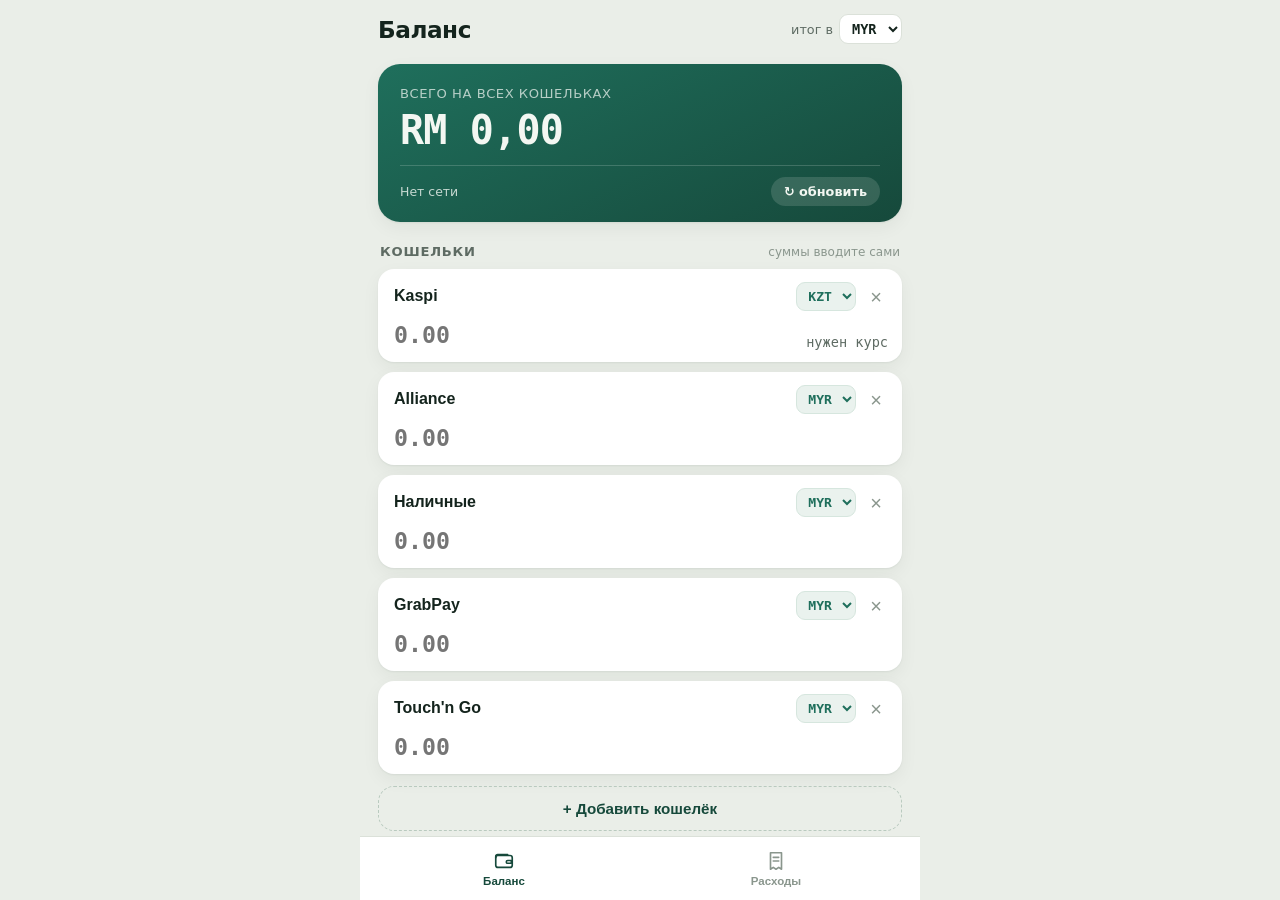
==== finance-tracker/app/src/main/assets/index.html @ 26a0c817 "Add files via upload" ====
<!DOCTYPE html>
<html lang="ru">
<head>
<meta charset="UTF-8">
<meta name="viewport" content="width=device-width, initial-scale=1.0, maximum-scale=1.0, user-scalable=no, viewport-fit=cover">
<title>Мои финансы</title>
<link rel="stylesheet" href="styles.css">
</head>
<body>

<div class="app">

  <!-- ============ TAB: БАЛАНС ============ -->
  <section class="screen" id="screen-balance">
    <header class="topbar">
      <div class="topbar-row">
        <h1 class="screen-title">Баланс</h1>
        <label class="display-pick">
          итог в
          <select id="displayCurrency" class="mini-select"></select>
        </label>
      </div>
    </header>

    <main class="content">
      <div class="hero">
        <div class="hero-label">Всего на всех кошельках</div>
        <div class="hero-amount" id="heroTotal">—</div>
        <div class="hero-foot">
          <span id="rateStatus" class="rate-status">Курс не загружен</span>
          <button id="refreshRates" class="rate-refresh" type="button">↻ обновить</button>
        </div>
      </div>

      <div class="section-head">
        <span>Кошельки</span>
        <span class="hint">суммы вводите сами</span>
      </div>

      <div id="walletList" class="wallet-list"></div>

      <button id="addWallet" class="add-btn" type="button">+ Добавить кошелёк</button>

      <p class="attribution">Курсы: ExchangeRate-API · open.er-api.com</p>
    </main>
  </section>

  <!-- ============ TAB: РАСХОДЫ ============ -->
  <section class="screen" id="screen-expenses" hidden>
    <header class="topbar">
      <div class="topbar-row">
        <h1 class="screen-title">Расходы</h1>
        <div class="month-switch">
          <button id="monthPrev" class="month-btn" type="button" aria-label="Предыдущий месяц">‹</button>
          <span id="monthLabel" class="month-label">—</span>
          <button id="monthNext" class="month-btn" type="button" aria-label="Следующий месяц">›</button>
        </div>
      </div>
    </header>

    <main class="content">
      <div class="add-card">
        <div class="field-row">
          <label class="field grow">
            <span class="field-label">Категория</span>
            <select id="exCategory" class="select"></select>
          </label>
        </div>
        <div class="field-row">
          <label class="field grow">
            <span class="field-label">Сумма</span>
            <input id="exAmount" class="input mono" type="number" inputmode="decimal" step="0.01" min="0" placeholder="0.00">
          </label>
          <label class="field">
            <span class="field-label">Валюта</span>
            <select id="exCurrency" class="select"></select>
          </label>
        </div>
        <div class="field-row">
          <label class="field">
            <span class="field-label">Дата</span>
            <input id="exDate" class="input" type="date">
          </label>
          <label class="field grow">
            <span class="field-label">Заметка</span>
            <input id="exNote" class="input" type="text" maxlength="60" placeholder="необязательно">
          </label>
        </div>
        <button id="addExpense" class="primary-btn" type="button">Добавить расход</button>
      </div>

      <div class="summary-card">
        <div class="summary-top">
          <span class="summary-label">Потрачено за месяц</span>
          <span id="monthTotal" class="summary-amount mono">—</span>
        </div>
        <div id="catBreakdown" class="cat-breakdown"></div>
      </div>

      <div class="section-head">
        <span>Записи</span>
        <span class="hint" id="entriesCount"></span>
      </div>
      <div id="expenseList" class="expense-list"></div>
    </main>
  </section>

  <!-- ============ BOTTOM NAV ============ -->
  <nav class="tabbar">
    <button class="tab active" data-tab="balance" type="button">
      <svg viewBox="0 0 24 24" width="22" height="22" fill="none" stroke="currentColor" stroke-width="1.8" stroke-linecap="round" stroke-linejoin="round"><rect x="3" y="6" width="18" height="13" rx="2.5"/><path d="M16 11.5h4v3h-4a1.5 1.5 0 0 1 0-3z"/><path d="M3 8.5V7a2 2 0 0 1 2-2h11"/></svg>
      <span>Баланс</span>
    </button>
    <button class="tab" data-tab="expenses" type="button">
      <svg viewBox="0 0 24 24" width="22" height="22" fill="none" stroke="currentColor" stroke-width="1.8" stroke-linecap="round" stroke-linejoin="round"><path d="M6 3h12v18l-3-2-3 2-3-2-3 2z"/><path d="M9 8h6M9 12h6"/></svg>
      <span>Расходы</span>
    </button>
  </nav>

</div>

<script src="app.js"></script>
</body>
</html>
---- finance-tracker/app/src/main/assets/styles.css ----
:root {
  --bg: #EAEEE8;
  --card: #FFFFFF;
  --ink: #14241D;
  --muted: #5E6B63;
  --faint: #8A968D;
  --line: #DBE1D9;
  --emerald: #16493B;
  --emerald-2: #1F6F5C;
  --brass: #B5862F;
  --clay: #B23A2E;
  --shadow: 0 1px 2px rgba(20, 36, 29, .06), 0 6px 18px rgba(20, 36, 29, .05);
  --mono: ui-monospace, "SF Mono", "Cascadia Mono", "Roboto Mono", Menlo, Consolas, monospace;
  --sans: system-ui, -apple-system, "Segoe UI", Roboto, "Helvetica Neue", Arial, sans-serif;
  --r: 16px;
}

* { box-sizing: border-box; -webkit-tap-highlight-color: transparent; }

html, body {
  margin: 0;
  padding: 0;
  height: 100%;
  background: var(--bg);
  color: var(--ink);
  font-family: var(--sans);
  font-size: 16px;
  -webkit-text-size-adjust: 100%;
}

.app {
  display: flex;
  flex-direction: column;
  height: 100%;
  max-width: 560px;
  margin: 0 auto;
}

.screen { display: flex; flex-direction: column; flex: 1; min-height: 0; }
.screen[hidden] { display: none; }

/* ---------- top bar ---------- */
.topbar {
  padding: calc(env(safe-area-inset-top, 0px) + 14px) 18px 10px;
  background: var(--bg);
}
.topbar-row {
  display: flex;
  align-items: center;
  justify-content: space-between;
  gap: 12px;
}
.screen-title {
  margin: 0;
  font-size: 1.45rem;
  font-weight: 680;
  letter-spacing: -0.02em;
}
.display-pick {
  font-size: .8rem;
  color: var(--muted);
  display: inline-flex;
  align-items: center;
  gap: 6px;
}
.mini-select {
  font-family: var(--mono);
  font-size: .85rem;
  font-weight: 600;
  color: var(--ink);
  background: var(--card);
  border: 1px solid var(--line);
  border-radius: 9px;
  padding: 5px 8px;
}

/* ---------- scroll area ---------- */
.content {
  flex: 1;
  min-height: 0;
  overflow-y: auto;
  padding: 4px 18px 22px;
  -webkit-overflow-scrolling: touch;
}

/* ---------- hero balance ---------- */
.hero {
  background: linear-gradient(155deg, var(--emerald-2), var(--emerald));
  color: #F3F7F2;
  border-radius: 22px;
  padding: 22px 22px 16px;
  box-shadow: var(--shadow);
  margin-top: 6px;
}
.hero-label {
  font-size: .82rem;
  letter-spacing: .04em;
  text-transform: uppercase;
  color: rgba(243, 247, 242, .72);
}
.hero-amount {
  font-family: var(--mono);
  font-size: 2.5rem;
  font-weight: 600;
  letter-spacing: -0.02em;
  margin: 6px 0 12px;
  font-variant-numeric: tabular-nums;
  word-break: break-word;
}
.hero-foot {
  display: flex;
  align-items: center;
  justify-content: space-between;
  gap: 10px;
  border-top: 1px solid rgba(243, 247, 242, .18);
  padding-top: 11px;
}
.rate-status { font-size: .78rem; color: rgba(243, 247, 242, .8); }
.rate-refresh {
  font-family: var(--sans);
  font-size: .8rem;
  font-weight: 600;
  color: #F3F7F2;
  background: rgba(243, 247, 242, .14);
  border: 0;
  border-radius: 20px;
  padding: 7px 13px;
}
.rate-refresh:active { background: rgba(243, 247, 242, .26); }
.rate-refresh.busy { opacity: .55; }

/* ---------- section headings ---------- */
.section-head {
  display: flex;
  align-items: baseline;
  justify-content: space-between;
  margin: 22px 2px 10px;
}
.section-head > span:first-child {
  font-size: .82rem;
  font-weight: 700;
  letter-spacing: .06em;
  text-transform: uppercase;
  color: var(--muted);
}
.hint { font-size: .75rem; color: var(--faint); }

/* ---------- wallets ---------- */
.wallet-list { display: flex; flex-direction: column; gap: 10px; }
.wallet {
  background: var(--card);
  border-radius: var(--r);
  box-shadow: var(--shadow);
  padding: 13px 14px 12px;
}
.wallet-top {
  display: flex;
  align-items: center;
  gap: 8px;
  margin-bottom: 8px;
}
.wallet-name {
  flex: 1;
  font-size: 1rem;
  font-weight: 600;
  color: var(--ink);
  border: 0;
  background: transparent;
  padding: 4px 2px;
  border-bottom: 1px dashed transparent;
  min-width: 0;
}
.wallet-name:focus { outline: none; border-bottom-color: var(--line); }
.wallet-cur {
  font-family: var(--mono);
  font-size: .82rem;
  font-weight: 600;
  color: var(--emerald-2);
  background: #EAF2EE;
  border: 1px solid #D6E6DE;
  border-radius: 9px;
  padding: 5px 7px;
}
.wallet-del {
  border: 0;
  background: transparent;
  color: var(--faint);
  font-size: 1.25rem;
  line-height: 1;
  padding: 4px 6px;
  border-radius: 8px;
}
.wallet-del:active { background: #F2EAE9; color: var(--clay); }
.wallet-bottom {
  display: flex;
  align-items: flex-end;
  justify-content: space-between;
  gap: 10px;
}
.wallet-amount {
  font-family: var(--mono);
  font-size: 1.45rem;
  font-weight: 600;
  color: var(--ink);
  border: 0;
  background: transparent;
  width: 60%;
  padding: 2px;
  font-variant-numeric: tabular-nums;
}
.wallet-amount:focus { outline: none; }
.wallet-conv {
  font-family: var(--mono);
  font-size: .85rem;
  color: var(--muted);
  text-align: right;
  font-variant-numeric: tabular-nums;
}

.add-btn {
  width: 100%;
  margin-top: 12px;
  padding: 13px;
  font-size: .95rem;
  font-weight: 600;
  color: var(--emerald);
  background: transparent;
  border: 1.5px dashed #B9CABF;
  border-radius: var(--r);
}
.add-btn:active { background: #E1EAE3; }

.attribution {
  text-align: center;
  font-size: .68rem;
  color: var(--faint);
  margin: 22px 0 4px;
}

/* ---------- expense add form ---------- */
.add-card {
  background: var(--card);
  border-radius: 18px;
  box-shadow: var(--shadow);
  padding: 14px;
  margin-top: 6px;
}
.field-row { display: flex; gap: 10px; margin-bottom: 11px; }
.field { display: flex; flex-direction: column; gap: 5px; min-width: 0; }
.field.grow { flex: 1; }
.field-label {
  font-size: .72rem;
  font-weight: 600;
  letter-spacing: .03em;
  text-transform: uppercase;
  color: var(--faint);
}
.input, .select {
  font-family: var(--sans);
  font-size: 1rem;
  color: var(--ink);
  background: #F5F8F4;
  border: 1px solid var(--line);
  border-radius: 11px;
  padding: 11px 12px;
  width: 100%;
}
.input.mono { font-family: var(--mono); font-variant-numeric: tabular-nums; }
.input:focus, .select:focus { outline: none; border-color: var(--emerald-2); background: #fff; }
.select { appearance: none; -webkit-appearance: none; background-image: none; }

.primary-btn {
  width: 100%;
  margin-top: 3px;
  padding: 14px;
  font-size: 1rem;
  font-weight: 700;
  color: #F3F7F2;
  background: var(--emerald);
  border: 0;
  border-radius: 13px;
}
.primary-btn:active { background: #0F3A2E; }

/* ---------- month summary ---------- */
.summary-card {
  background: var(--card);
  border-radius: 18px;
  box-shadow: var(--shadow);
  padding: 16px;
  margin-top: 14px;
}
.summary-top {
  display: flex;
  align-items: baseline;
  justify-content: space-between;
  margin-bottom: 14px;
}
.summary-label { font-size: .85rem; color: var(--muted); }
.summary-amount {
  font-size: 1.7rem;
  font-weight: 600;
  letter-spacing: -0.01em;
  font-variant-numeric: tabular-nums;
}
.cat-breakdown { display: flex; flex-direction: column; gap: 11px; }
.cat-row { display: grid; grid-template-columns: 1fr auto; gap: 4px 10px; align-items: center; }
.cat-name { font-size: .9rem; display: flex; align-items: center; gap: 8px; }
.cat-dot { width: 10px; height: 10px; border-radius: 50%; flex: none; }
.cat-val { font-family: var(--mono); font-size: .9rem; color: var(--ink); font-variant-numeric: tabular-nums; }
.cat-bar { grid-column: 1 / -1; height: 6px; background: #EDF1EC; border-radius: 4px; overflow: hidden; }
.cat-bar > span { display: block; height: 100%; border-radius: 4px; }
.empty-note { font-size: .85rem; color: var(--faint); text-align: center; padding: 8px 0 2px; }

.month-switch { display: flex; align-items: center; gap: 4px; }
.month-btn {
  border: 0; background: var(--card); box-shadow: var(--shadow);
  width: 32px; height: 32px; border-radius: 9px;
  font-size: 1.2rem; color: var(--ink); line-height: 1;
}
.month-btn:active { background: #E1EAE3; }
.month-label { font-size: .9rem; font-weight: 600; min-width: 92px; text-align: center; }

/* ---------- expense list ---------- */
.expense-list { display: flex; flex-direction: column; }
.ex-day-head {
  font-size: .75rem; font-weight: 700; letter-spacing: .04em;
  color: var(--faint); text-transform: uppercase;
  margin: 16px 2px 6px;
}
.ex-row {
  display: flex; align-items: center; gap: 11px;
  padding: 12px 2px;
  border-bottom: 1px solid var(--line);
}
.ex-dot { width: 11px; height: 11px; border-radius: 50%; flex: none; }
.ex-main { flex: 1; min-width: 0; }
.ex-cat { font-size: .98rem; font-weight: 600; }
.ex-note { font-size: .8rem; color: var(--muted); white-space: nowrap; overflow: hidden; text-overflow: ellipsis; }
.ex-amt { font-family: var(--mono); font-size: 1rem; font-weight: 600; text-align: right; font-variant-numeric: tabular-nums; }
.ex-amt .orig { display: block; font-size: .72rem; font-weight: 400; color: var(--faint); }
.ex-del {
  border: 0; background: transparent; color: var(--faint);
  font-size: 1.2rem; line-height: 1; padding: 4px 6px; border-radius: 8px;
}
.ex-del:active { background: #F2EAE9; color: var(--clay); }
.list-empty { text-align: center; color: var(--faint); font-size: .9rem; padding: 28px 0; }

/* ---------- bottom tab bar ---------- */
.tabbar {
  display: flex;
  background: var(--card);
  border-top: 1px solid var(--line);
  padding: 6px 8px calc(env(safe-area-inset-bottom, 0px) + 6px);
}
.tab {
  flex: 1;
  display: flex;
  flex-direction: column;
  align-items: center;
  gap: 3px;
  border: 0;
  background: transparent;
  color: var(--faint);
  font-size: .72rem;
  font-weight: 600;
  padding: 7px 0;
}
.tab.active { color: var(--emerald); }
.tab svg { display: block; }
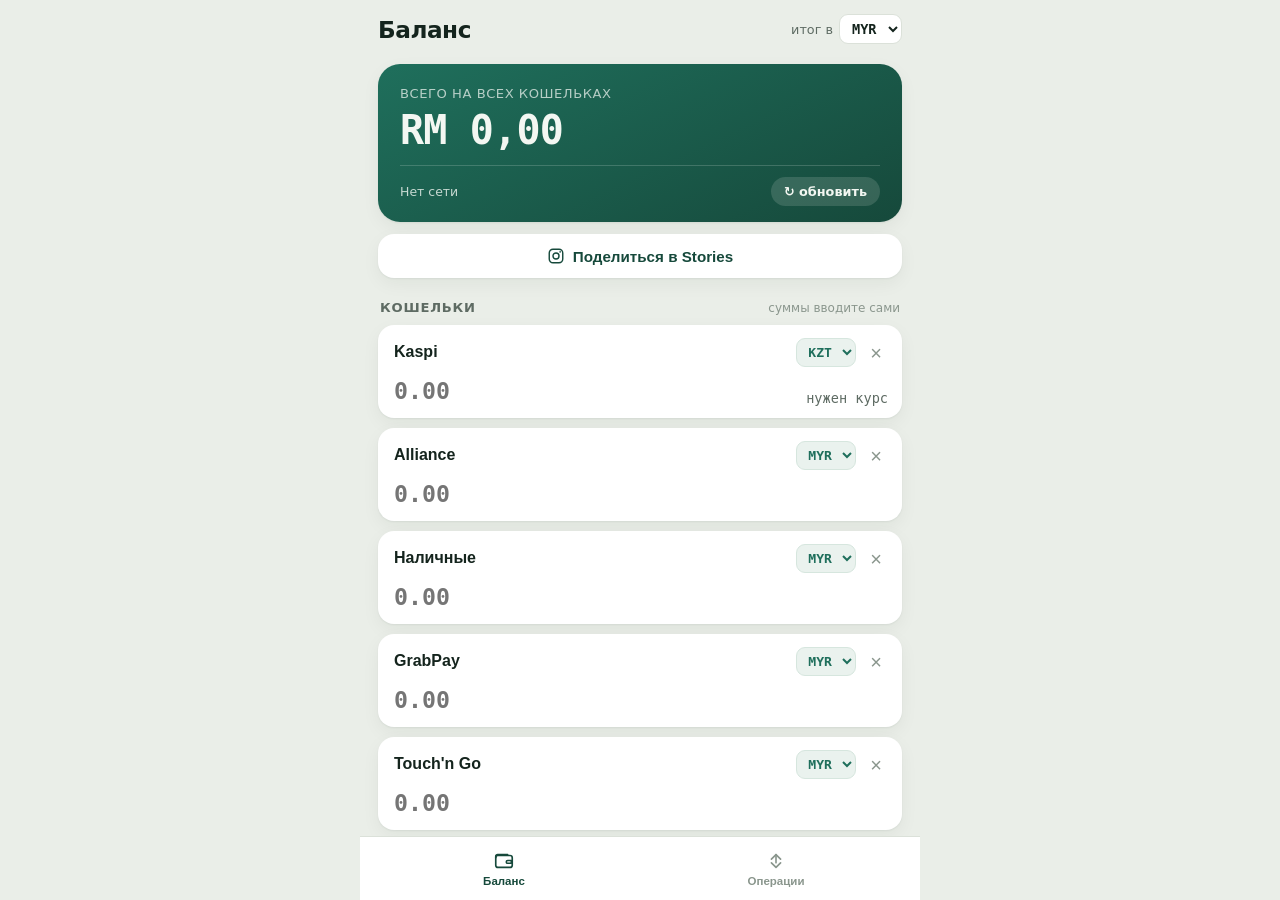
==== commit 4c00917c: "Add files via upload" ====
--- a/finance-tracker/app/src/main/assets/index.html
+++ b/finance-tracker/app/src/main/assets/index.html
@@ -32,6 +32,11 @@
         </div>
       </div>
 
+      <button id="shareStory" class="share-btn" type="button">
+        <svg viewBox="0 0 24 24" width="18" height="18" fill="none" stroke="currentColor" stroke-width="1.9" stroke-linecap="round" stroke-linejoin="round"><rect x="3" y="3" width="18" height="18" rx="5"/><circle cx="12" cy="12" r="4"/><circle cx="17.5" cy="6.5" r="1.1" fill="currentColor" stroke="none"/></svg>
+        Поделиться в Stories
+      </button>
+
       <div class="section-head">
         <span>Кошельки</span>
         <span class="hint">суммы вводите сами</span>
@@ -45,11 +50,11 @@
     </main>
   </section>
 
-  <!-- ============ TAB: РАСХОДЫ ============ -->
-  <section class="screen" id="screen-expenses" hidden>
+  <!-- ============ TAB: ОПЕРАЦИИ ============ -->
+  <section class="screen" id="screen-ops" hidden>
     <header class="topbar">
       <div class="topbar-row">
-        <h1 class="screen-title">Расходы</h1>
+        <h1 class="screen-title">Операции</h1>
         <div class="month-switch">
           <button id="monthPrev" class="month-btn" type="button" aria-label="Предыдущий месяц">‹</button>
           <span id="monthLabel" class="month-label">—</span>
@@ -60,40 +65,58 @@
 
     <main class="content">
       <div class="add-card">
+        <div class="type-toggle" id="typeToggle">
+          <button class="type-btn active" data-type="expense" type="button">− Расход</button>
+          <button class="type-btn" data-type="income" type="button">+ Приход</button>
+        </div>
+
         <div class="field-row">
           <label class="field grow">
             <span class="field-label">Категория</span>
-            <select id="exCategory" class="select"></select>
+            <select id="opCategory" class="select"></select>
           </label>
         </div>
         <div class="field-row">
           <label class="field grow">
             <span class="field-label">Сумма</span>
-            <input id="exAmount" class="input mono" type="number" inputmode="decimal" step="0.01" min="0" placeholder="0.00">
+            <input id="opAmount" class="input mono" type="number" inputmode="decimal" step="0.01" min="0" placeholder="0.00">
           </label>
           <label class="field">
             <span class="field-label">Валюта</span>
-            <select id="exCurrency" class="select"></select>
+            <select id="opCurrency" class="select"></select>
+          </label>
+        </div>
+        <div class="field-row">
+          <label class="field grow">
+            <span class="field-label" id="walletFieldLabel">Откуда (кошелёк)</span>
+            <select id="opWallet" class="select"></select>
           </label>
         </div>
         <div class="field-row">
           <label class="field">
             <span class="field-label">Дата</span>
-            <input id="exDate" class="input" type="date">
+            <input id="opDate" class="input" type="date">
           </label>
           <label class="field grow">
             <span class="field-label">Заметка</span>
-            <input id="exNote" class="input" type="text" maxlength="60" placeholder="необязательно">
+            <input id="opNote" class="input" type="text" maxlength="60" placeholder="необязательно">
           </label>
         </div>
-        <button id="addExpense" class="primary-btn" type="button">Добавить расход</button>
+        <button id="addOp" class="primary-btn" type="button">Добавить расход</button>
       </div>
 
       <div class="summary-card">
-        <div class="summary-top">
-          <span class="summary-label">Потрачено за месяц</span>
-          <span id="monthTotal" class="summary-amount mono">—</span>
+        <div class="stat-row">
+          <div class="stat stat-in">
+            <span class="stat-label">Приход</span>
+            <span id="monthIncome" class="stat-amount mono">—</span>
+          </div>
+          <div class="stat stat-out">
+            <span class="stat-label">Расход</span>
+            <span id="monthExpense" class="stat-amount mono">—</span>
+          </div>
         </div>
+        <div class="section-sub">Расходы по категориям</div>
         <div id="catBreakdown" class="cat-breakdown"></div>
       </div>
 
@@ -101,7 +124,7 @@
         <span>Записи</span>
         <span class="hint" id="entriesCount"></span>
       </div>
-      <div id="expenseList" class="expense-list"></div>
+      <div id="opList" class="expense-list"></div>
     </main>
   </section>
 
@@ -111,9 +134,9 @@
       <svg viewBox="0 0 24 24" width="22" height="22" fill="none" stroke="currentColor" stroke-width="1.8" stroke-linecap="round" stroke-linejoin="round"><rect x="3" y="6" width="18" height="13" rx="2.5"/><path d="M16 11.5h4v3h-4a1.5 1.5 0 0 1 0-3z"/><path d="M3 8.5V7a2 2 0 0 1 2-2h11"/></svg>
       <span>Баланс</span>
     </button>
-    <button class="tab" data-tab="expenses" type="button">
-      <svg viewBox="0 0 24 24" width="22" height="22" fill="none" stroke="currentColor" stroke-width="1.8" stroke-linecap="round" stroke-linejoin="round"><path d="M6 3h12v18l-3-2-3 2-3-2-3 2z"/><path d="M9 8h6M9 12h6"/></svg>
-      <span>Расходы</span>
+    <button class="tab" data-tab="ops" type="button">
+      <svg viewBox="0 0 24 24" width="22" height="22" fill="none" stroke="currentColor" stroke-width="1.8" stroke-linecap="round" stroke-linejoin="round"><path d="M7 10l5-5 5 5"/><path d="M12 5v9"/><path d="M17 14l-5 5-5-5"/></svg>
+      <span>Операции</span>
     </button>
   </nav>
 
--- a/finance-tracker/app/src/main/assets/styles.css
+++ b/finance-tracker/app/src/main/assets/styles.css
@@ -368,3 +368,104 @@
 }
 .tab.active { color: var(--emerald); }
 .tab svg { display: block; }
+
+/* ---------- share to stories ---------- */
+.share-btn {
+  width: 100%;
+  margin-top: 12px;
+  display: flex;
+  align-items: center;
+  justify-content: center;
+  gap: 8px;
+  padding: 13px;
+  font-size: .95rem;
+  font-weight: 700;
+  color: var(--emerald);
+  background: var(--card);
+  border: 0;
+  border-radius: var(--r);
+  box-shadow: var(--shadow);
+}
+.share-btn:active { background: #E1EAE3; }
+.share-btn svg { flex: none; }
+
+/* ---------- type toggle (расход / приход) ---------- */
+.type-toggle {
+  display: flex;
+  gap: 6px;
+  background: #EDF1EC;
+  border-radius: 13px;
+  padding: 4px;
+  margin-bottom: 13px;
+}
+.type-btn {
+  flex: 1;
+  border: 0;
+  background: transparent;
+  color: var(--muted);
+  font-family: var(--sans);
+  font-size: .95rem;
+  font-weight: 700;
+  padding: 11px 0;
+  border-radius: 10px;
+}
+.type-btn.active { background: var(--card); color: var(--emerald); box-shadow: var(--shadow); }
+.add-card.income-mode .type-btn.active { color: var(--emerald-2); }
+.add-card.income-mode .primary-btn { background: var(--emerald-2); }
+.add-card.income-mode .primary-btn:active { background: #185A4A; }
+
+/* ---------- month income / expense stats ---------- */
+.stat-row { display: flex; gap: 12px; margin-bottom: 16px; }
+.stat {
+  flex: 1;
+  background: #F5F8F4;
+  border-radius: 13px;
+  padding: 12px 14px;
+}
+.stat-label {
+  display: block;
+  font-size: .75rem;
+  font-weight: 600;
+  letter-spacing: .03em;
+  text-transform: uppercase;
+  color: var(--faint);
+  margin-bottom: 4px;
+}
+.stat-amount { font-size: 1.25rem; font-weight: 700; font-variant-numeric: tabular-nums; }
+.stat-in .stat-amount { color: var(--emerald-2); }
+.stat-out .stat-amount { color: var(--clay); }
+
+.section-sub {
+  font-size: .78rem;
+  font-weight: 700;
+  letter-spacing: .04em;
+  text-transform: uppercase;
+  color: var(--muted);
+  margin-bottom: 12px;
+}
+
+/* ---------- coloured amounts in list ---------- */
+.ex-amt.amt-in { color: var(--emerald-2); }
+.ex-amt.amt-out { color: var(--ink); }
+
+/* ---------- flash note ---------- */
+.flash-note {
+  position: fixed;
+  left: 16px; right: 16px;
+  bottom: calc(env(safe-area-inset-bottom, 0px) + 78px);
+  max-width: 528px;
+  margin: 0 auto;
+  background: var(--emerald);
+  color: #F3F7F2;
+  font-size: .88rem;
+  line-height: 1.35;
+  padding: 13px 16px;
+  border-radius: 13px;
+  box-shadow: 0 8px 24px rgba(20,36,29,.25);
+  opacity: 0;
+  transform: translateY(12px);
+  transition: opacity .2s, transform .2s;
+  pointer-events: none;
+  z-index: 50;
+}
+.flash-note.show { opacity: 1; transform: translateY(0); }
